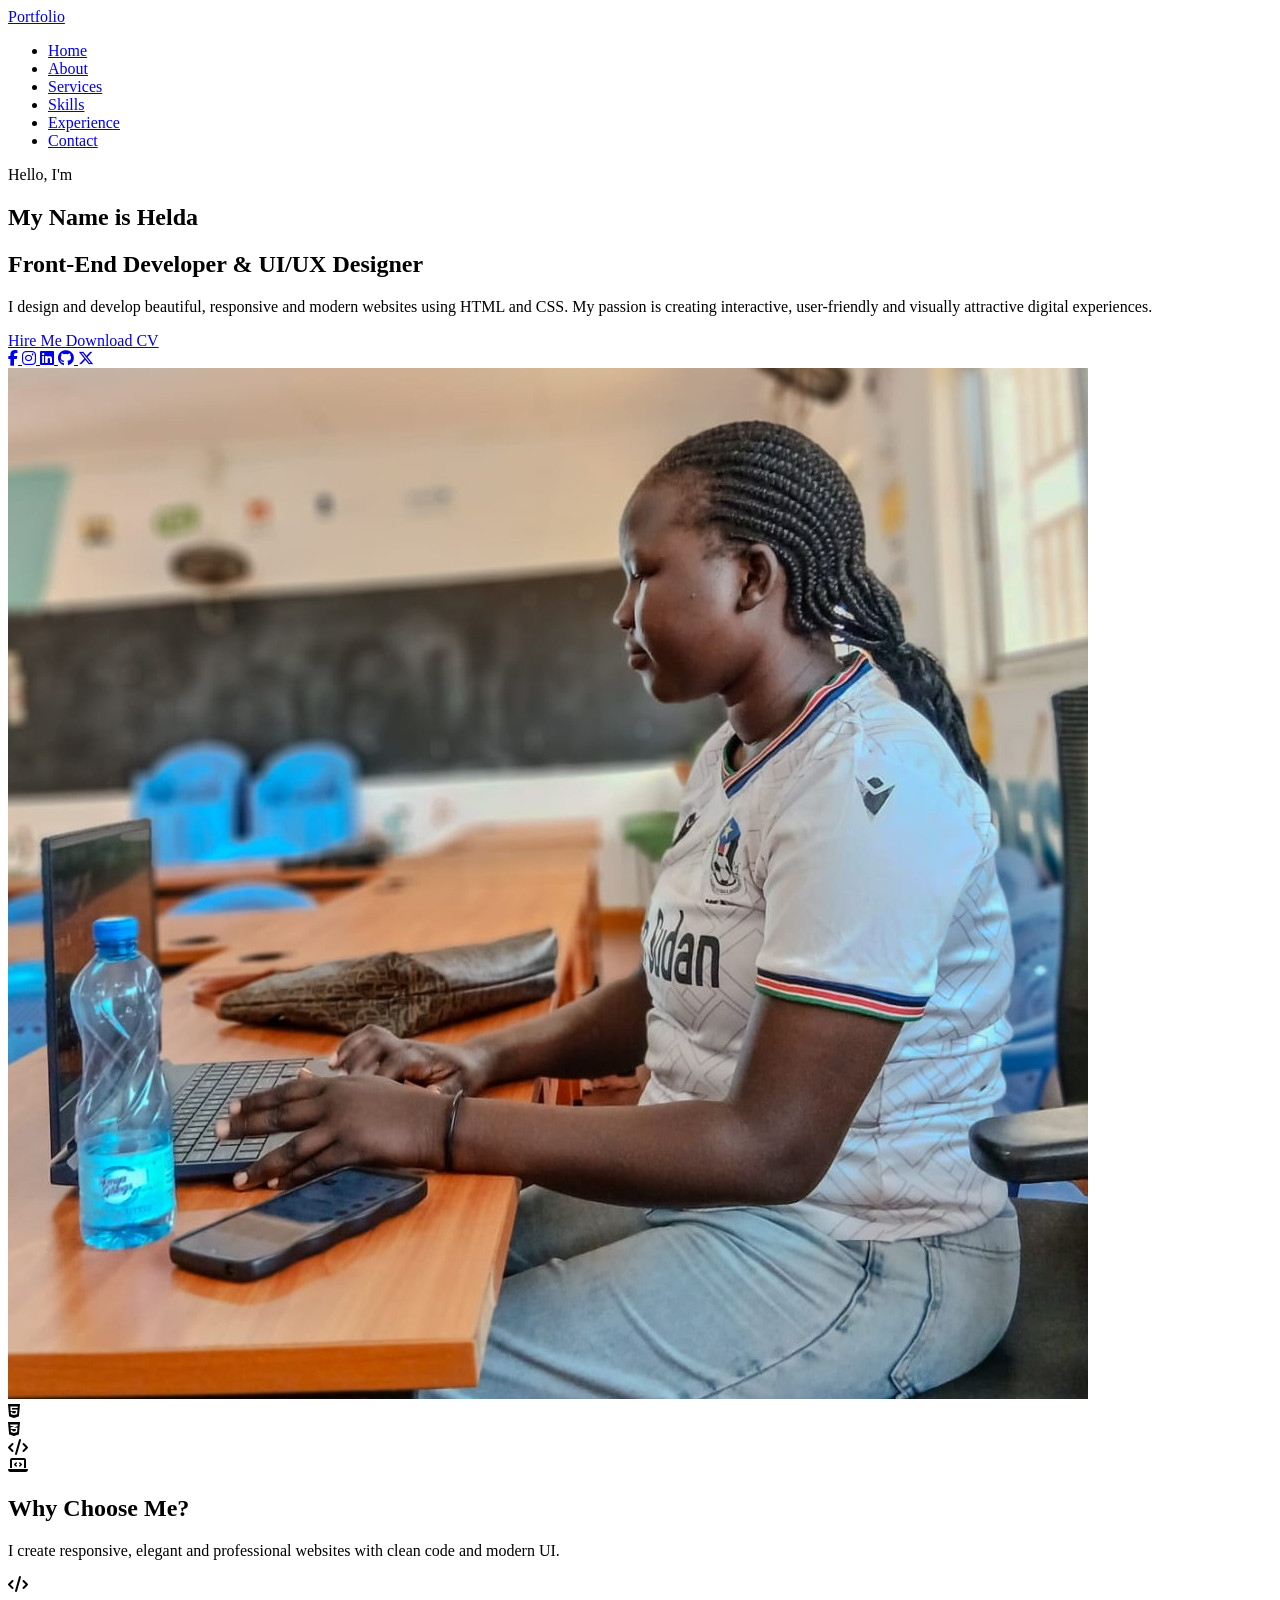
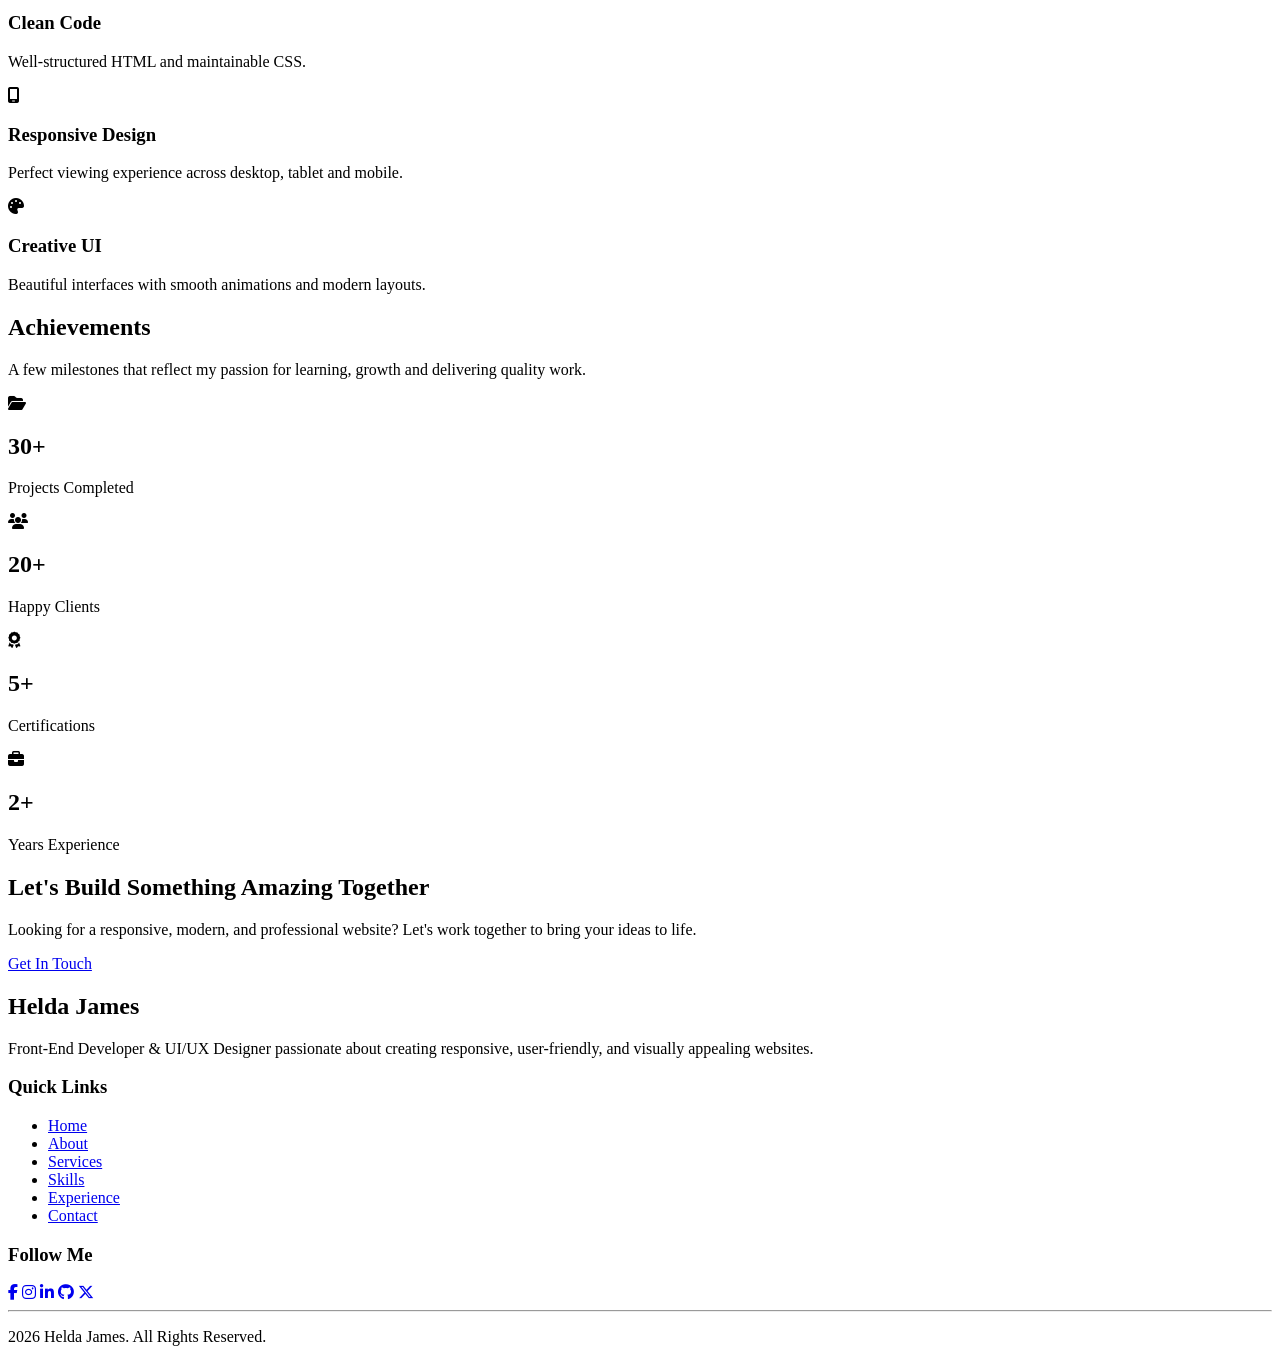
==== index.html @ 61da2596 "Rename home.html to index.html" ====
<!DOCTYPE html>
<html lang="en">
<head>
    <meta charset="UTF-8">
    <meta name="viewport" content="width=device-width, initial-scale=1.0">
    <title>My Portfolio | Home</title>

    <!-- Google Font -->
    <link href="https://fonts.googleapis.com/css2?family=Poppins:wght@300;400;500;600;700;800&display=swap" rel="stylesheet">

    <!-- Font Awesome -->
    <link rel="stylesheet"
          href="https://cdnjs.cloudflare.com/ajax/libs/font-awesome/6.6.0/css/all.min.css">

    <!-- Main CSS -->
    <link rel="stylesheet" href="style.css">
</head>

<body>

<!-- ================= HEADER ================= -->

<header>

    <div class="container">

        <nav class="navbar">

            <a href="home.html" class="logo">
                Portfolio
            </a>

            <ul class="nav-links">

                <li><a class="active" href="index.html">Home</a></li>

                <li><a href="about.html">About</a></li>

                <li><a href="services.html">Services</a></li>

                <li><a href="skills.html">Skills</a></li>

                <li><a href="experience.html">Experience</a></li>

                <li><a href="contact.html">Contact</a></li>

            </ul>

        </nav>

    </div>

</header>

<!-- ================= HERO SECTION ================= -->

<section class="hero">

    <div class="container hero-container">

        <!-- Left Side -->

        <div class="hero-text">

            <span class="subtitle">
                Hello, I'm
            </span>

            <h1>
                My Name is Helda
            </h1>

            <h2>
                Front-End Developer &
                UI/UX Designer
            </h2>

            <p>

                I design and develop beautiful,
                responsive and modern websites
                using HTML and CSS.

                My passion is creating interactive,
                user-friendly and visually attractive
                digital experiences.

            </p>

            <div class="hero-buttons">

                <a href="contact.html" class="btn primary-btn">

                    Hire Me

                </a>

                <a href="images/cv.pdf"
                   download
                   class="btn secondary-btn">

                    Download CV

                </a>

            </div>

            <!-- Social Media -->

            <div class="social-icons">

                <a href="#">
                    <i class="fab fa-facebook-f"></i>
                </a>

                <a href="#">
                    <i class="fab fa-instagram"></i>
                </a>

                <a href="#">
                    <i class="fab fa-linkedin"></i>
                </a>

                <a href="#">
                    <i class="fab fa-github"></i>
                </a>

                <a href="#">
                    <i class="fab fa-x-twitter"></i>
                </a>

            </div>

        </div>

        <!-- Right Side -->

        <div class="hero-image">

            <div class="image-box">

                <img src="./about pic.jpg"
                     alt="Profile Image">

                <div class="floating-icon html">

                    <i class="fab fa-html5"></i>

                </div>

                <div class="floating-icon css">

                    <i class="fab fa-css3-alt"></i>

                </div>

                <div class="floating-icon code">

                    <i class="fas fa-code"></i>

                </div>

                <div class="floating-icon laptop">

                    <i class="fas fa-laptop-code"></i>

                </div>

            </div>

        </div>

    </div>

</section>

<!-- ================= QUICK FEATURES ================= -->

<section class="features">

    <div class="container">

        <div class="section-title">

            <h2>Why Choose Me?</h2>

            <p>

                I create responsive,
                elegant and professional websites
                with clean code and modern UI.

            </p>

        </div>

        <div class="feature-container">

            <div class="feature-card">

                <i class="fas fa-code"></i>

                <h3>Clean Code</h3>

                <p>

                    Well-structured HTML
                    and maintainable CSS.

                </p>

            </div>

            <div class="feature-card">

                <i class="fas fa-mobile-screen"></i>

                <h3>Responsive Design</h3>

                <p>

                    Perfect viewing experience
                    across desktop,
                    tablet and mobile.

                </p>

            </div>

            <div class="feature-card">

                <i class="fas fa-palette"></i>

                <h3>Creative UI</h3>

                <p>

                    Beautiful interfaces
                    with smooth animations
                    and modern layouts.

                </p>

            </div>

        </div>

    </div>

</section>
<!-- ================= STATISTICS ================= -->

<section class="achievements">

    <div class="container">

        <div class="section-title">

            <h2>Achievements</h2>

            <p>
                A few milestones that reflect my passion for learning,
                growth and delivering quality work.
            </p>

        </div>

        <div class="achievement-grid">

            <div class="achievement-card">

                <i class="fas fa-folder-open"></i>

                <h2>30+</h2>

                <p>Projects Completed</p>

            </div>

            <div class="achievement-card">

                <i class="fas fa-users"></i>

                <h2>20+</h2>

                <p>Happy Clients</p>

            </div>

            <div class="achievement-card">

                <i class="fas fa-award"></i>

                <h2>5+</h2>

                <p>Certifications</p>

            </div>

            <div class="achievement-card">

                <i class="fas fa-briefcase"></i>

                <h2>2+</h2>

                <p>Years Experience</p>

            </div>

        </div>

    </div>

</section>

<!-- ================= CALL TO ACTION ================= -->

<section class="cta">

    <div class="container">

        <div class="cta-content">

            <h2>Let's Build Something Amazing Together</h2>

            <p>
                Looking for a responsive, modern, and professional website?
                Let's work together to bring your ideas to life.
            </p>

            <a href="contact.html" class="btn primary-btn">
                Get In Touch
            </a>

        </div>

    </div>

</section>

<!-- ================= FOOTER ================= -->

<footer>

    <div class="container">

        <div class="footer-content">

            <div class="footer-about">

                <h2>Helda James</h2>

                <p>
                    Front-End Developer & UI/UX Designer passionate about
                    creating responsive, user-friendly, and visually appealing
                    websites.
                </p>

            </div>

            <div class="footer-links">

                <h3>Quick Links</h3>

                <ul>

                    <li><a href="index.html">Home</a></li>

                    <li><a href="about.html">About</a></li>

                    <li><a href="services.html">Services</a></li>

                    <li><a href="skills.html">Skills</a></li>

                    <li><a href="experience.html">Experience</a></li>

                    <li><a href="contact.html">Contact</a></li>

                </ul>

            </div>

            <div class="footer-social">

                <h3>Follow Me</h3>

                <div class="social-icons">

                    <a href="#"><i class="fab fa-facebook-f"></i></a>

                    <a href="#"><i class="fab fa-instagram"></i></a>

                    <a href="#"><i class="fab fa-linkedin-in"></i></a>

                    <a href="#"><i class="fab fa-github"></i></a>

                    <a href="#"><i class="fab fa-x-twitter"></i></a>

                </div>

            </div>

        </div>

        <hr>

        <div class="copyright">

            <p>
                2026 Helda James. All Rights Reserved.
            </p>

        </div>

    </div>

</footer>

</body>
</html>
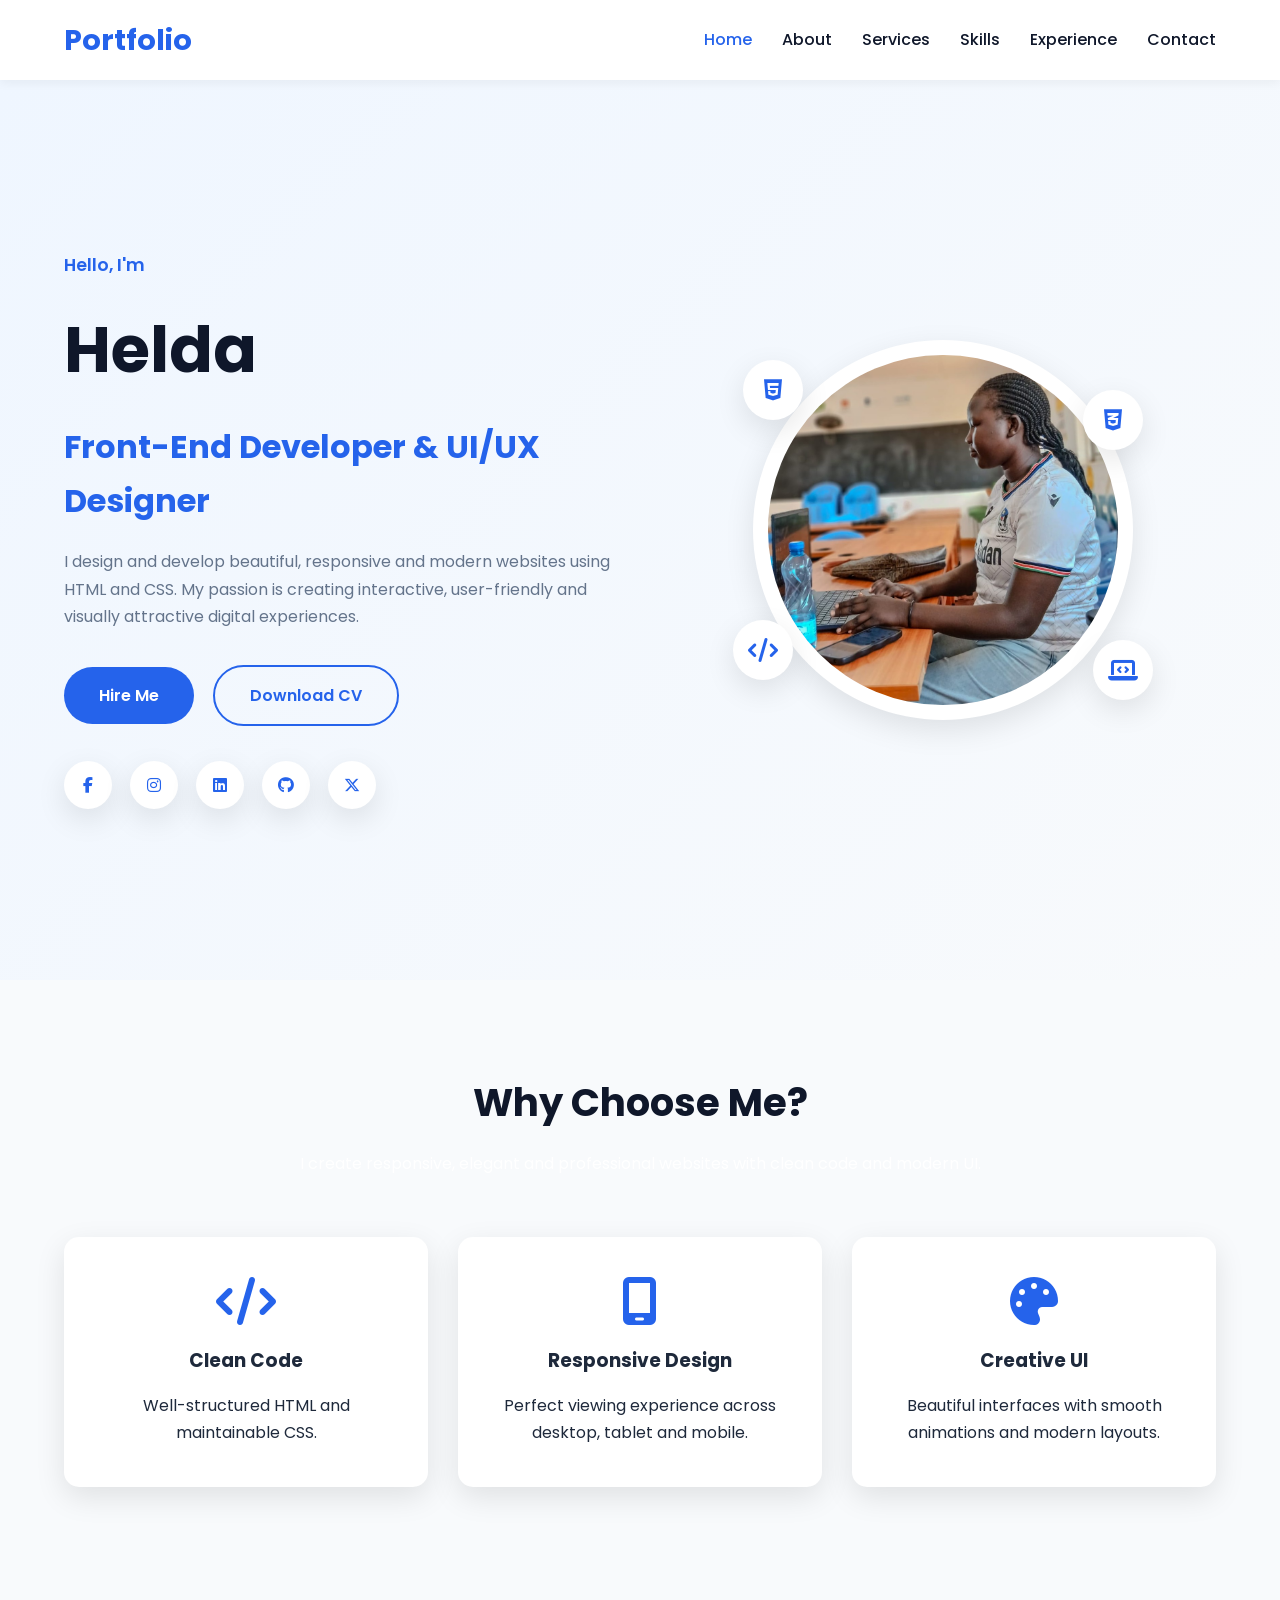
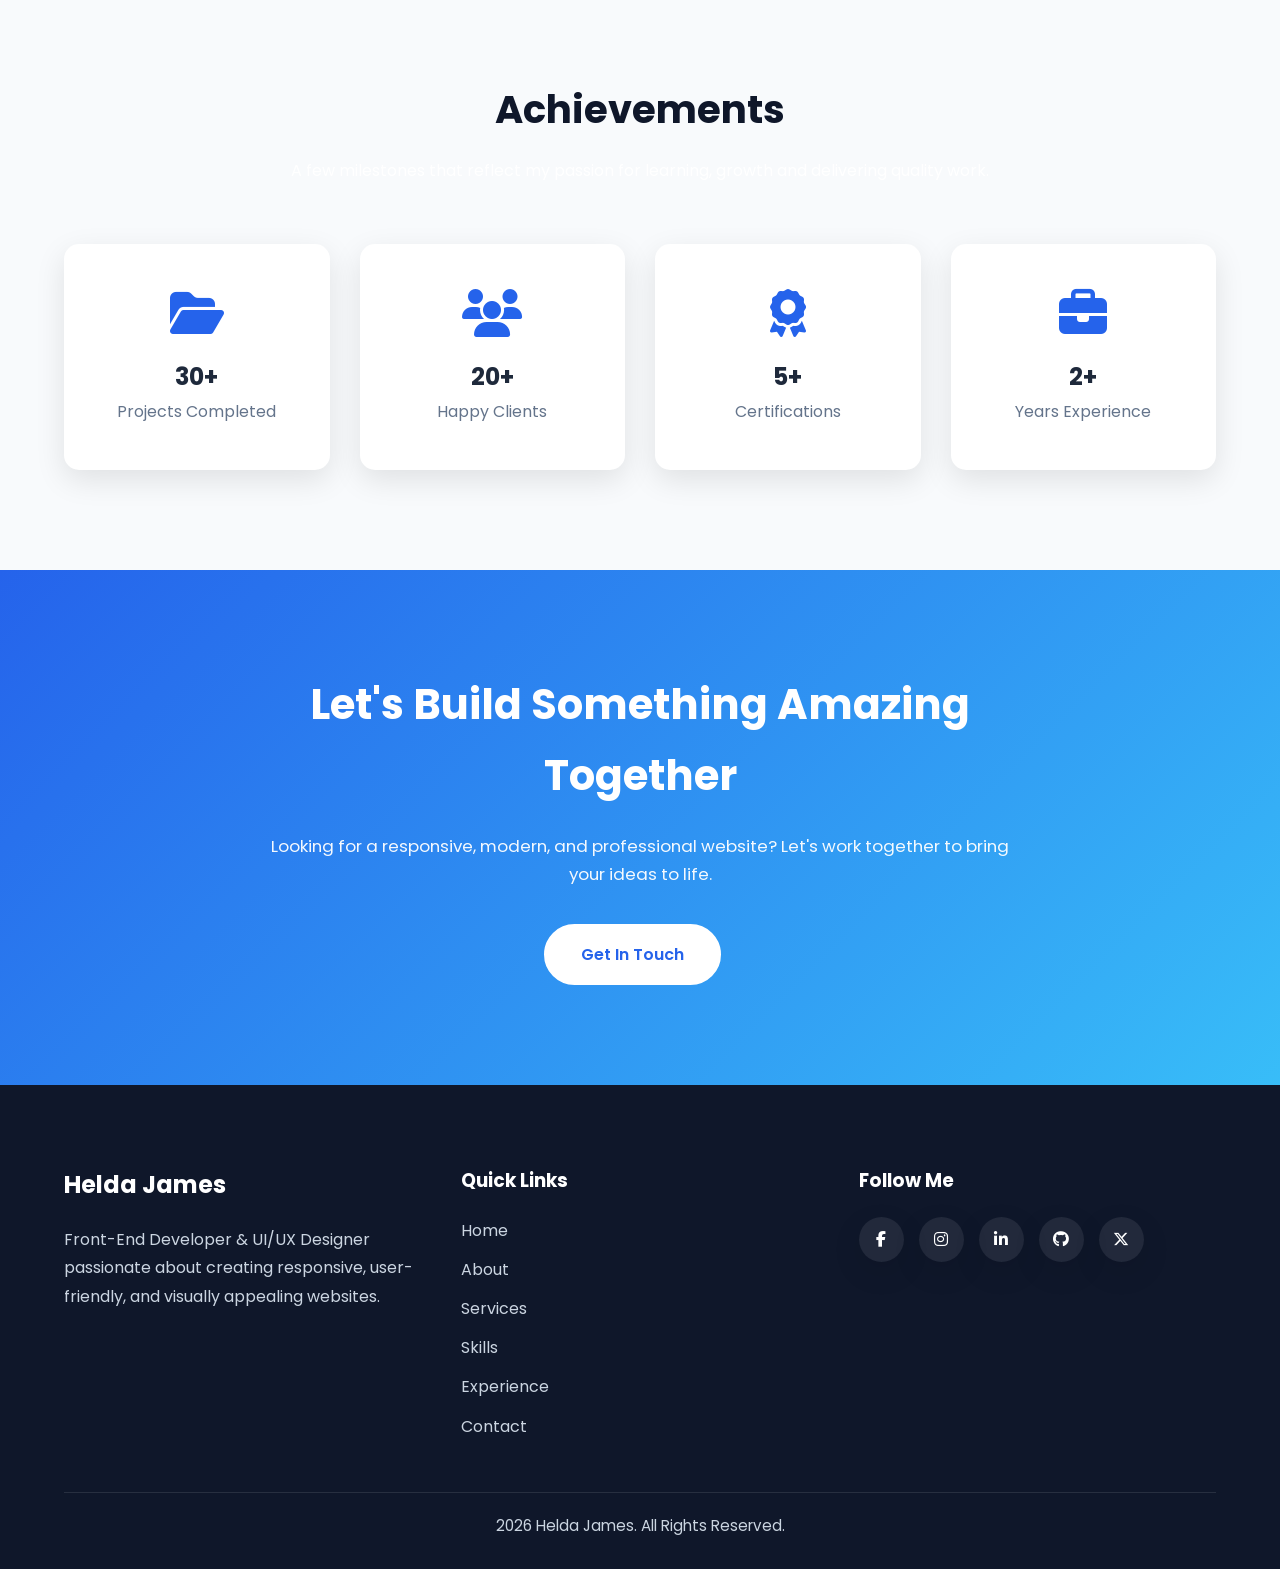
==== commit ee44d8a3: "Refactor hero section content and structure Updated the hero section with the name 'Helda' and adjus" ====
--- a/index.html
+++ b/index.html
@@ -67,7 +67,7 @@
             </span>
 
             <h1>
-                My Name is Helda
+                Helda
             </h1>
 
             <h2>
--- a/style.css
+++ b/style.css
@@ -0,0 +1,4317 @@
+/*==================================================
+  GOOGLE FONT
+==================================================*/
+
+@import url('https://fonts.googleapis.com/css2?family=Poppins:wght@300;400;500;600;700;800&display=swap');
+
+/*==================================================
+CSS VARIABLES
+==================================================*/
+
+:root{
+
+    --primary:#2563EB;
+    --secondary:#0F172A;
+    --accent:#38BDF8;
+
+    --white:#ffffff;
+    --light:#F8FAFC;
+    --gray:#64748B;
+    --dark:#1E293B;
+
+    --shadow:0 10px 30px rgba(0,0,0,.10);
+
+    --radius:15px;
+
+    --transition:.4s ease;
+
+}
+
+/*==================================================
+RESET
+==================================================*/
+
+*{
+
+    margin:0;
+    padding:0;
+    box-sizing:border-box;
+
+}
+
+html{
+
+    scroll-behavior:smooth;
+
+}
+
+body{
+
+    font-family:'Poppins',sans-serif;
+
+    background:var(--light);
+
+    color:var(--dark);
+
+    line-height:1.7;
+
+}
+
+/*==================================================
+GENERAL
+==================================================*/
+
+.container{
+
+    width:90%;
+
+    max-width:1200px;
+
+    margin:auto;
+
+}
+
+section{
+
+    padding:90px 0;
+
+}
+
+img{
+
+    width:100%;
+
+    display:block;
+
+}
+
+a{
+
+    text-decoration:none;
+
+}
+
+ul{
+
+    list-style:none;
+
+}
+
+.section-title{
+
+    text-align:center;
+
+    margin-bottom:60px;
+
+}
+
+.section-title h2{
+
+    font-size:2.4rem;
+
+    color:var(--secondary);
+
+    margin-bottom:15px;
+
+}
+
+.section-title p{
+
+    color:var(--gray);
+
+    max-width:700px;
+
+    margin:auto;
+
+}
+
+/*==================================================
+BUTTONS
+==================================================*/
+
+.btn{
+
+    display:inline-block;
+
+    padding:15px 35px;
+
+    border-radius:50px;
+
+    transition:var(--transition);
+
+    font-weight:600;
+
+    margin-right:15px;
+
+}
+
+.primary-btn{
+
+    background:var(--primary);
+
+    color:#fff;
+
+}
+
+.primary-btn:hover{
+
+    background:var(--accent);
+
+    transform:translateY(-5px);
+
+    box-shadow:var(--shadow);
+
+}
+
+.secondary-btn{
+
+    border:2px solid var(--primary);
+
+    color:var(--primary);
+
+}
+
+.secondary-btn:hover{
+
+    background:var(--primary);
+
+    color:#fff;
+
+    transform:translateY(-5px);
+
+}
+
+/*==================================================
+HEADER
+==================================================*/
+
+header{
+
+    width:100%;
+
+    background:#fff;
+
+    position:sticky;
+
+    top:0;
+
+    z-index:1000;
+
+    box-shadow:0 3px 10px rgba(0,0,0,.05);
+
+}
+
+.navbar{
+
+    display:flex;
+
+    justify-content:space-between;
+
+    align-items:center;
+
+    min-height:80px;
+
+}
+
+.logo{
+
+    font-size:1.8rem;
+
+    font-weight:700;
+
+    color:var(--primary);
+
+}
+
+.nav-links{
+
+    display:flex;
+
+    gap:30px;
+
+}
+
+.nav-links a{
+
+    color:var(--secondary);
+
+    font-weight:500;
+
+    transition:var(--transition);
+
+}
+
+.nav-links a:hover,
+
+.nav-links .active{
+
+    color:var(--primary);
+
+}
+
+/*==================================================
+HERO
+==================================================*/
+
+.hero{
+
+    min-height:100vh;
+
+    display:flex;
+
+    align-items:center;
+
+    background:linear-gradient(135deg,#EFF6FF,#F8FAFC);
+
+}
+
+.hero-container{
+
+    display:flex;
+
+    justify-content:space-between;
+
+    align-items:center;
+
+    gap:60px;
+
+    flex-wrap:wrap;
+
+}
+
+.hero-text{
+
+    flex:1;
+
+}
+
+.subtitle{
+
+    color:var(--primary);
+
+    font-size:1.1rem;
+
+    font-weight:600;
+
+}
+
+.hero-text h1{
+
+    font-size:4rem;
+
+    margin:15px 0;
+
+    color:var(--secondary);
+
+}
+
+.hero-text h2{
+
+    font-size:2rem;
+
+    color:var(--primary);
+
+    margin-bottom:20px;
+
+}
+
+.hero-text p{
+
+    color:var(--gray);
+
+    margin-bottom:35px;
+
+    max-width:600px;
+
+}
+
+.hero-buttons{
+
+    margin-bottom:35px;
+
+}
+
+/*==================================================
+PROFILE IMAGE
+==================================================*/
+
+.hero-image{
+
+    flex:1;
+
+    display:flex;
+
+    justify-content:center;
+
+}
+
+.image-box{
+
+    width:380px;
+
+    height:380px;
+
+    border-radius:50%;
+
+    background:#fff;
+
+    display:flex;
+
+    justify-content:center;
+
+    align-items:center;
+
+    position:relative;
+
+    box-shadow:var(--shadow);
+
+    animation:float 4s ease-in-out infinite;
+
+}
+
+.image-box img{
+
+    width:92%;
+
+    height:92%;
+
+    object-fit:cover;
+
+    border-radius:50%;
+
+}
+
+/*==================================================
+FLOATING ICONS
+==================================================*/
+
+.floating-icon{
+
+    position:absolute;
+
+    width:60px;
+
+    height:60px;
+
+    border-radius:50%;
+
+    background:#fff;
+
+    display:flex;
+
+    justify-content:center;
+
+    align-items:center;
+
+    font-size:1.5rem;
+
+    color:var(--primary);
+
+    box-shadow:var(--shadow);
+
+    animation:floatIcon 3s ease-in-out infinite;
+
+}
+
+.html{
+
+    top:20px;
+
+    left:-10px;
+
+}
+
+.css{
+
+    top:50px;
+
+    right:-10px;
+
+}
+
+.code{
+
+    bottom:40px;
+
+    left:-20px;
+
+}
+
+.laptop{
+
+    bottom:20px;
+
+    right:-20px;
+
+}
+
+/*==================================================
+SOCIAL ICONS
+==================================================*/
+
+.social-icons{
+
+    display:flex;
+
+    gap:18px;
+
+}
+
+.social-icons a{
+
+    width:48px;
+
+    height:48px;
+
+    border-radius:50%;
+
+    background:#fff;
+
+    display:flex;
+
+    justify-content:center;
+
+    align-items:center;
+
+    color:var(--primary);
+
+    box-shadow:var(--shadow);
+
+    transition:var(--transition);
+
+}
+
+.social-icons a:hover{
+
+    background:var(--primary);
+
+    color:#fff;
+
+    transform:translateY(-8px);
+
+}
+
+/*==================================================
+FEATURE CARDS
+==================================================*/
+
+.feature-container{
+
+    display:flex;
+
+    justify-content:center;
+
+    gap:30px;
+
+    flex-wrap:wrap;
+
+}
+
+.feature-card{
+
+    flex:1 1 300px;
+
+    background:#fff;
+
+    padding:40px;
+
+    border-radius:var(--radius);
+
+    text-align:center;
+
+    transition:var(--transition);
+
+    box-shadow:var(--shadow);
+
+}
+
+.feature-card:hover{
+
+    transform:translateY(-12px);
+
+}
+
+.feature-card i{
+
+    font-size:3rem;
+
+    color:var(--primary);
+
+    margin-bottom:20px;
+
+}
+
+.feature-card h3{
+
+    margin-bottom:15px;
+
+}
+
+/*==================================================
+ANIMATIONS
+==================================================*/
+
+@keyframes float{
+
+    0%{
+
+        transform:translateY(0);
+
+    }
+
+    50%{
+
+        transform:translateY(-20px);
+
+    }
+
+    100%{
+
+        transform:translateY(0);
+
+    }
+
+}
+
+@keyframes floatIcon{
+
+    0%{
+
+        transform:translateY(0);
+
+    }
+
+    50%{
+
+        transform:translateY(-10px);
+
+    }
+
+    100%{
+
+        transform:translateY(0);
+
+    }
+
+}
+
+@keyframes fadeIn{
+
+    from{
+
+        opacity:0;
+
+        transform:translateY(30px);
+
+    }
+
+    to{
+
+        opacity:1;
+
+        transform:translateY(0);
+
+    }
+
+}
+
+.hero-text,
+.hero-image{
+
+    animation:fadeIn 1.2s ease;
+
+}
+/*==================================================
+PAGE BANNER
+==================================================*/
+
+.page-banner{
+
+    background:linear-gradient(135deg,#2563EB,#38BDF8);
+
+    color:#fff;
+
+    text-align:center;
+
+    padding:120px 0 80px;
+
+}
+
+.page-banner h1{
+
+    font-size:3rem;
+
+    margin-bottom:15px;
+
+    font-weight:700;
+
+}
+
+.page-banner p{
+
+    max-width:700px;
+
+    margin:auto;
+
+    opacity:.95;
+
+    font-size:1.1rem;
+
+}
+
+/*==================================================
+ABOUT SECTION
+==================================================*/
+
+.about{
+
+    background:#EFF6FF;
+
+}
+
+.about-container{
+
+    display:flex;
+
+    justify-content:space-between;
+
+    align-items:center;
+
+    gap:70px;
+
+    flex-wrap:wrap;
+
+}
+
+.about-image{
+
+    flex:1;
+
+    display:flex;
+
+    justify-content:center;
+
+}
+
+.about-image img{
+
+    width:  15 0px;
+
+    height: 200px;px;
+
+    object-fit:cover;
+
+    border-radius:25px;
+
+    box-shadow:var(--shadow);
+
+    transition:var(--transition);
+
+}
+
+.about-image img:hover{
+
+    transform:scale(1.04);
+
+}
+
+.about-content{
+
+    flex:1;
+
+}
+
+.about-content h2{
+
+    font-size:2.4rem;
+
+    color:var(--secondary);
+
+    margin-bottom:20px;
+
+}
+
+.about-content h3{
+
+    color:var(--primary);
+
+    margin-top:35px;
+
+    margin-bottom:15px;
+
+}
+
+.about-content p{
+
+    color:var(--gray);
+
+    margin-bottom:18px;
+
+    text-align:justify;
+
+}
+
+.about-content .btn{
+
+    margin-top:25px;
+
+}
+
+/*==================================================
+PERSONAL INFORMATION
+==================================================*/
+
+.personal-info{
+
+    background:var(--light);
+
+}
+
+.info-grid{
+
+    display:flex;
+
+    gap:30px;
+
+    flex-wrap:wrap;
+
+    justify-content:center;
+
+}
+
+.info-card{
+
+    flex:1 1 230px;
+
+    background:#fff;
+
+    padding:35px 25px;
+
+    border-radius:var(--radius);
+
+    text-align:center;
+
+    box-shadow:var(--shadow);
+
+    transition:var(--transition);
+
+}
+
+.info-card:hover{
+
+    transform:translateY(-10px);
+
+}
+
+.info-card i{
+
+    width:75px;
+
+    height:75px;
+
+    margin:auto;
+
+    border-radius:50%;
+
+    background:#EFF6FF;
+
+    color:var(--primary);
+
+    display:flex;
+
+    justify-content:center;
+
+    align-items:center;
+
+    font-size:1.8rem;
+
+    margin-bottom:20px;
+
+}
+
+.info-card h4{
+
+    color:var(--secondary);
+
+    margin-bottom:10px;
+
+}
+
+.info-card p{
+
+    color:var(--gray);
+
+}
+
+/*==================================================
+ABOUT ANIMATIONS
+==================================================*/
+
+.about-image{
+
+    animation:fadeIn 1s ease;
+
+}
+
+.about-content{
+
+    animation:fadeIn 1.3s ease;
+
+}
+
+.info-card{
+
+    animation:fadeIn 1.2s ease;
+
+}
+
+/*==================================================
+SECTION SPACING
+==================================================*/
+
+.about,
+.personal-info{
+
+    padding:100px 0;
+
+}
+/*==================================================
+EDUCATION SECTION
+==================================================*/
+
+.education{
+
+    background:#ffffff;
+
+}
+
+.education .section-title{
+
+    margin-bottom:60px;
+
+}
+
+.education-card{
+
+    display:flex;
+
+    align-items:flex-start;
+
+    gap:30px;
+
+    background:#ffffff;
+
+    padding:35px;
+
+    border-radius:var(--radius);
+
+    margin-bottom:30px;
+
+    box-shadow:var(--shadow);
+
+    transition:var(--transition);
+
+    border-left:6px solid var(--primary);
+
+}
+
+.education-card:hover{
+
+    transform:translateY(-10px);
+
+}
+
+.education-card i{
+
+    width:75px;
+
+    height:75px;
+
+    background:#EFF6FF;
+
+    color:var(--primary);
+
+    display:flex;
+
+    justify-content:center;
+
+    align-items:center;
+
+    border-radius:50%;
+
+    font-size:2rem;
+
+    flex-shrink:0;
+
+}
+
+.education-card h3{
+
+    color:var(--secondary);
+
+    margin-bottom:8px;
+
+}
+
+.education-card h4{
+
+    color:var(--primary);
+
+    margin-bottom:8px;
+
+    font-weight:600;
+
+}
+
+.education-card span{
+
+    display:inline-block;
+
+    margin-bottom:15px;
+
+    color:var(--gray);
+
+    font-size:.95rem;
+
+    font-weight:500;
+
+}
+
+.education-card p{
+
+    color:var(--gray);
+
+    text-align:justify;
+
+}
+
+/*==================================================
+ACHIEVEMENTS
+==================================================*/
+
+.achievements{
+
+    background:var(--light);
+
+}
+
+.achievement-grid{
+
+    display:flex;
+
+    justify-content:center;
+
+    gap:30px;
+
+    flex-wrap:wrap;
+
+}
+
+.achievement-card{
+
+    flex:1 1 250px;
+
+    background:#ffffff;
+
+    text-align:center;
+
+    padding:45px 30px;
+
+    border-radius:var(--radius);
+
+    box-shadow:var(--shadow);
+
+    transition:var(--transition);
+
+}
+
+.achievement-card:hover{
+
+    transform:translateY(-12px);
+
+}
+
+.achievement-card i{
+
+    font-size:3rem;
+
+    color:var(--primary);
+
+    margin-bottom:20px;
+
+}
+
+.achievement-card h3{
+
+    font-size:2.3rem;
+
+    color:var(--secondary);
+
+    margin-bottom:12px;
+
+}
+
+.achievement-card p{
+
+    color:var(--gray);
+
+}
+
+/*==================================================
+CAREER HIGHLIGHTS
+==================================================*/
+
+.career-highlights{
+
+    background:#ffffff;
+
+}
+
+.highlight-grid{
+
+    display:flex;
+
+    justify-content:center;
+
+    gap:30px;
+
+    flex-wrap:wrap;
+
+}
+
+.highlight-card{
+
+    flex:1 1 250px;
+
+    background:#ffffff;
+
+    text-align:center;
+
+    padding:40px;
+
+    border-radius:var(--radius);
+
+    box-shadow:var(--shadow);
+
+    transition:var(--transition);
+
+}
+
+.highlight-card:hover{
+
+    transform:translateY(-10px);
+
+}
+
+.highlight-card i{
+
+    font-size:3rem;
+
+    color:var(--primary);
+
+    margin-bottom:20px;
+
+}
+
+.highlight-card h3{
+
+    font-size:2.2rem;
+
+    margin-bottom:12px;
+
+    color:var(--secondary);
+
+}
+
+.highlight-card p{
+
+    color:var(--gray);
+
+}
+
+/*==================================================
+COMMON CARD EFFECT
+==================================================*/
+
+.education-card,
+.achievement-card,
+.highlight-card{
+
+    cursor:pointer;
+
+}
+
+.education-card:hover,
+.achievement-card:hover,
+.highlight-card:hover{
+
+    box-shadow:0 20px 40px rgba(37,99,235,.15);
+
+}
+
+/*==================================================
+FADE ANIMATION
+==================================================*/
+
+.education-card{
+
+    animation:fadeIn 1s ease;
+
+}
+
+.achievement-card{
+
+    animation:fadeIn 1.2s ease;
+
+}
+
+.highlight-card{
+
+    animation:fadeIn 1.4s ease;
+
+}
+
+/*==================================================
+SECTION SPACING
+==================================================*/
+
+.education,
+.achievements,
+.career-highlights{
+
+    padding:100px 0;
+
+}
+/*==================================================
+SERVICES SECTION
+==================================================*/
+
+.services{
+
+    background:var(--light);
+
+}
+
+.services-grid{
+
+    display:flex;
+
+    flex-wrap:wrap;
+
+    justify-content:center;
+
+    gap:30px;
+
+    margin-top:50px;
+
+}
+
+/*==================================================
+SERVICE CARD
+==================================================*/
+
+.service-card{
+
+    flex:1 1 280px;
+
+    max-width:320px;
+
+    background:#ffffff;
+
+    border-radius:20px;
+
+    padding:40px 30px;
+
+    text-align:center;
+
+    box-shadow:var(--shadow);
+
+    transition:var(--transition);
+
+    position:relative;
+
+    overflow:hidden;
+
+}
+
+.service-card::before{
+
+    content:"";
+
+    position:absolute;
+
+    top:0;
+
+    left:-100%;
+
+    width:100%;
+
+    height:5px;
+
+    background:linear-gradient(90deg,var(--primary),var(--accent));
+
+    transition:.6s;
+
+}
+
+.service-card:hover::before{
+
+    left:0;
+
+}
+
+.service-card:hover{
+
+    transform:translateY(-12px);
+
+    box-shadow:0 20px 45px rgba(37,99,235,.18);
+
+}
+
+/*==================================================
+SERVICE ICON
+==================================================*/
+
+.service-icon{
+
+    width:90px;
+
+    height:90px;
+
+    margin:0 auto 25px;
+
+    border-radius:50%;
+
+    background:#EFF6FF;
+
+    display:flex;
+
+    justify-content:center;
+
+    align-items:center;
+
+    transition:var(--transition);
+
+}
+
+.service-icon i{
+
+    font-size:2.6rem;
+
+    color:var(--primary);
+
+    transition:var(--transition);
+
+}
+
+.service-card:hover .service-icon{
+
+    background:var(--primary);
+
+    transform:rotate(10deg) scale(1.08);
+
+}
+
+.service-card:hover .service-icon i{
+
+    color:#ffffff;
+
+}
+
+/*==================================================
+SERVICE TEXT
+==================================================*/
+
+.service-card h3{
+
+    color:var(--secondary);
+
+    font-size:1.35rem;
+
+    margin-bottom:18px;
+
+    font-weight:600;
+
+}
+
+.service-card p{
+
+    color:var(--gray);
+
+    font-size:.96rem;
+
+    line-height:1.8;
+
+}
+
+/*==================================================
+SERVICE CARD ANIMATION
+==================================================*/
+
+.service-card{
+
+    animation:fadeIn 1s ease;
+
+}
+
+/*==================================================
+SERVICE GRID RESPONSIVE SPACING
+==================================================*/
+
+.services .section-title{
+
+    margin-bottom:20px;
+
+}
+/*==================================================
+WORK PROCESS SECTION
+==================================================*/
+
+.process{
+
+    background:#ffffff;
+
+}
+
+.process-grid{
+
+    display:flex;
+
+    flex-wrap:wrap;
+
+    justify-content:center;
+
+    gap:30px;
+
+    margin-top:50px;
+
+}
+
+.process-card{
+
+    flex:1 1 240px;
+
+    max-width:280px;
+
+    background:#ffffff;
+
+    padding:40px 30px;
+
+    text-align:center;
+
+    border-radius:20px;
+
+    box-shadow:var(--shadow);
+
+    position:relative;
+
+    transition:var(--transition);
+
+    overflow:hidden;
+
+}
+
+.process-card:hover{
+
+    transform:translateY(-12px);
+
+    box-shadow:0 20px 45px rgba(37,99,235,.18);
+
+}
+
+.process-card span{
+
+    display:inline-flex;
+
+    justify-content:center;
+
+    align-items:center;
+
+    width:70px;
+
+    height:70px;
+
+    border-radius:50%;
+
+    background:var(--primary);
+
+    color:#ffffff;
+
+    font-size:1.5rem;
+
+    font-weight:700;
+
+    margin-bottom:25px;
+
+}
+
+.process-card h3{
+
+    color:var(--secondary);
+
+    margin-bottom:15px;
+
+}
+
+.process-card p{
+
+    color:var(--gray);
+
+}
+
+/*==================================================
+WHY CHOOSE MY SERVICES
+==================================================*/
+
+.why-services{
+
+    background:var(--light);
+
+}
+
+.why-grid{
+
+    display:flex;
+
+    flex-wrap:wrap;
+
+    justify-content:center;
+
+    gap:30px;
+
+    margin-top:50px;
+
+}
+
+.why-card{
+
+    flex:1 1 280px;
+
+    max-width:340px;
+
+    background:#ffffff;
+
+    text-align:center;
+
+    padding:40px 30px;
+
+    border-radius:20px;
+
+    box-shadow:var(--shadow);
+
+    transition:var(--transition);
+
+}
+
+.why-card:hover{
+
+    transform:translateY(-10px);
+
+    box-shadow:0 20px 40px rgba(37,99,235,.18);
+
+}
+
+.why-card i{
+
+    width:80px;
+
+    height:80px;
+
+    margin:0 auto 20px;
+
+    border-radius:50%;
+
+    background:#EFF6FF;
+
+    display:flex;
+
+    justify-content:center;
+
+    align-items:center;
+
+    font-size:2rem;
+
+    color:var(--primary);
+
+    transition:var(--transition);
+
+}
+
+.why-card:hover i{
+
+    background:var(--primary);
+
+    color:#ffffff;
+
+    transform:scale(1.1);
+
+}
+
+.why-card h3{
+
+    color:var(--secondary);
+
+    margin-bottom:15px;
+
+}
+
+.why-card p{
+
+    color:var(--gray);
+
+    line-height:1.8;
+
+}
+
+/*==================================================
+SECTION ANIMATIONS
+==================================================*/
+
+.process-card{
+
+    animation:fadeIn 1s ease;
+
+}
+
+.why-card{
+
+    animation:fadeIn 1.2s ease;
+
+}
+
+/*==================================================
+COMMON SECTION SPACING
+==================================================*/
+
+.process,
+.why-services{
+
+    padding:100px 0;
+
+}
+/*==================================================
+SKILLS SECTION
+==================================================*/
+
+.skills{
+
+    background:#ffffff;
+
+}
+
+.skills-container{
+
+    max-width:850px;
+
+    margin:50px auto 0;
+
+}
+
+.skill{
+
+    margin-bottom:30px;
+
+}
+
+.skill-info{
+
+    display:flex;
+
+    justify-content:space-between;
+
+    align-items:center;
+
+    margin-bottom:10px;
+
+    font-weight:600;
+
+    color:var(--secondary);
+
+}
+
+.skill-info span:last-child{
+
+    color:var(--primary);
+
+}
+
+/*==================================================
+PROGRESS BAR
+==================================================*/
+
+.progress{
+
+    width:100%;
+
+    height:14px;
+
+    background:#E2E8F0;
+
+    border-radius:50px;
+
+    overflow:hidden;
+
+    position:relative;
+
+}
+
+.progress-bar{
+
+    height:100%;
+
+    border-radius:50px;
+
+    background:linear-gradient(90deg,var(--primary),var(--accent));
+
+    width:0;
+
+    animation:fillBar 2s ease forwards;
+
+}
+
+/*==================================================
+INDIVIDUAL SKILL WIDTHS
+==================================================*/
+
+.progress-bar.html{
+
+    --target-width:95%;
+
+}
+
+.progress-bar.css{
+
+    --target-width:92%;
+
+}
+
+.progress-bar.responsive{
+
+    --target-width:90%;
+
+}
+
+.progress-bar.flexbox{
+
+    --target-width:88%;
+
+}
+
+.progress-bar.media{
+
+    --target-width:90%;
+
+}
+
+/*==================================================
+PROGRESS BAR ANIMATION
+==================================================*/
+
+@keyframes fillBar{
+
+    from{
+
+        width:0;
+
+    }
+
+    to{
+
+        width:var(--target-width);
+
+    }
+
+}
+
+/*==================================================
+SKILL CARD ANIMATION
+==================================================*/
+
+.skill{
+
+    animation:fadeIn .9s ease;
+
+}
+
+.skill:nth-child(2){
+
+    animation-delay:.2s;
+
+}
+
+.skill:nth-child(3){
+
+    animation-delay:.4s;
+
+}
+
+.skill:nth-child(4){
+
+    animation-delay:.6s;
+
+}
+
+.skill:nth-child(5){
+
+    animation-delay:.8s;
+
+}
+
+/*==================================================
+HOVER EFFECT
+==================================================*/
+
+.skill:hover .progress-bar{
+
+    filter:brightness(1.08);
+
+}
+
+.skill:hover .skill-info{
+
+    color:var(--primary);
+
+}
+
+/*==================================================
+SECTION SPACING
+==================================================*/
+
+.skills{
+
+    padding:100px 0;
+
+}/*==================================================
+SKILLS SECTION
+==================================================*/
+
+.skills{
+
+    background:#ffffff;
+
+}
+
+.skills-container{
+
+    max-width:850px;
+
+    margin:50px auto 0;
+
+}
+
+.skill{
+
+    margin-bottom:30px;
+
+}
+
+.skill-info{
+
+    display:flex;
+
+    justify-content:space-between;
+
+    align-items:center;
+
+    margin-bottom:10px;
+
+    font-weight:600;
+
+    color:var(--secondary);
+
+}
+
+.skill-info span:last-child{
+
+    color:var(--primary);
+
+}
+
+/*==================================================
+PROGRESS BAR
+==================================================*/
+
+.progress{
+
+    width:100%;
+
+    height:14px;
+
+    background:#E2E8F0;
+
+    border-radius:50px;
+
+    overflow:hidden;
+
+    position:relative;
+
+}
+
+.progress-bar{
+
+    height:100%;
+
+    border-radius:50px;
+
+    background:linear-gradient(90deg,var(--primary),var(--accent));
+
+    width:0;
+
+    animation:fillBar 2s ease forwards;
+
+}
+
+/*==================================================
+INDIVIDUAL SKILL WIDTHS
+==================================================*/
+
+.progress-bar.html{
+
+    --target-width:95%;
+
+}
+
+.progress-bar.css{
+
+    --target-width:92%;
+
+}
+
+.progress-bar.responsive{
+
+    --target-width:90%;
+
+}
+
+.progress-bar.flexbox{
+
+    --target-width:88%;
+
+}
+
+.progress-bar.media{
+
+    --target-width:90%;
+
+}
+
+/*==================================================
+PROGRESS BAR ANIMATION
+==================================================*/
+
+@keyframes fillBar{
+
+    from{
+
+        width:0;
+
+    }
+
+    to{
+
+        width:var(--target-width);
+
+    }
+
+}
+
+/*==================================================
+SKILL CARD ANIMATION
+==================================================*/
+
+.skill{
+
+    animation:fadeIn .9s ease;
+
+}
+
+.skill:nth-child(2){
+
+    animation-delay:.2s;
+
+}
+
+.skill:nth-child(3){
+
+    animation-delay:.4s;
+
+}
+
+.skill:nth-child(4){
+
+    animation-delay:.6s;
+
+}
+
+.skill:nth-child(5){
+
+    animation-delay:.8s;
+
+}
+
+/*==================================================
+HOVER EFFECT
+==================================================*/
+
+.skill:hover .progress-bar{
+
+    filter:brightness(1.08);
+
+}
+
+.skill:hover .skill-info{
+
+    color:var(--primary);
+
+}
+
+/*==================================================
+SECTION SPACING
+==================================================*/
+
+.skills{
+
+    padding:100px 0;
+
+}
+/*==================================================
+PROFESSIONAL SKILLS SECTION
+==================================================*/
+
+.professional-skills{
+
+    background:var(--light);
+
+    padding:100px 0;
+
+}
+
+.professional-grid{
+
+    display:flex;
+
+    flex-wrap:wrap;
+
+    justify-content:center;
+
+    gap:30px;
+
+    margin-top:50px;
+
+}
+
+/*==================================================
+PROFESSIONAL SKILL CARD
+==================================================*/
+
+.professional-card{
+
+    flex:1 1 250px;
+
+    max-width:280px;
+
+    background:#ffffff;
+
+    padding:40px 30px;
+
+    border-radius:20px;
+
+    text-align:center;
+
+    box-shadow:var(--shadow);
+
+    transition:var(--transition);
+
+    position:relative;
+
+    overflow:hidden;
+
+}
+
+.professional-card::before{
+
+    content:"";
+
+    position:absolute;
+
+    left:0;
+
+    top:0;
+
+    width:100%;
+
+    height:5px;
+
+    background:linear-gradient(90deg,var(--primary),var(--accent));
+
+    transform:scaleX(0);
+
+    transform-origin:left;
+
+    transition:.5s;
+
+}
+
+.professional-card:hover::before{
+
+    transform:scaleX(1);
+
+}
+
+.professional-card:hover{
+
+    transform:translateY(-12px);
+
+    box-shadow:0 20px 45px rgba(37,99,235,.18);
+
+}
+
+/*==================================================
+CARD ICON
+==================================================*/
+
+.professional-card i{
+
+    width:90px;
+
+    height:90px;
+
+    margin:0 auto 25px;
+
+    border-radius:50%;
+
+    background:#EFF6FF;
+
+    display:flex;
+
+    justify-content:center;
+
+    align-items:center;
+
+    font-size:2.2rem;
+
+    color:var(--primary);
+
+    transition:var(--transition);
+
+}
+
+.professional-card:hover i{
+
+    background:var(--primary);
+
+    color:#ffffff;
+
+    transform:rotate(12deg) scale(1.08);
+
+}
+
+/*==================================================
+CARD CONTENT
+==================================================*/
+
+.professional-card h3{
+
+    color:var(--secondary);
+
+    font-size:1.3rem;
+
+    margin-bottom:15px;
+
+    font-weight:600;
+
+}
+
+.professional-card p{
+
+    color:var(--gray);
+
+    line-height:1.8;
+
+    font-size:.96rem;
+
+}
+
+/*==================================================
+CARD ANIMATIONS
+==================================================*/
+
+.professional-card{
+
+    animation:fadeIn 1s ease;
+
+}
+
+.professional-card:nth-child(2){
+
+    animation-delay:.2s;
+
+}
+
+.professional-card:nth-child(3){
+
+    animation-delay:.4s;
+
+}
+
+.professional-card:nth-child(4){
+
+    animation-delay:.6s;
+
+}
+/*==================================================
+DEVELOPMENT TOOLS SECTION
+==================================================*/
+
+.tools{
+
+    background:#ffffff;
+
+    padding:100px 0;
+
+}
+
+.tools-grid{
+
+    display:flex;
+
+    flex-wrap:wrap;
+
+    justify-content:center;
+
+    gap:30px;
+
+    margin-top:50px;
+
+}
+
+/*==================================================
+TOOL CARD
+==================================================*/
+
+.tool-card{
+
+    flex:1 1 250px;
+
+    max-width:280px;
+
+    background:#ffffff;
+
+    padding:40px 30px;
+
+    border-radius:20px;
+
+    text-align:center;
+
+    box-shadow:var(--shadow);
+
+    transition:var(--transition);
+
+    position:relative;
+
+    overflow:hidden;
+
+    border:1px solid #E2E8F0;
+
+}
+
+.tool-card:hover{
+
+    transform:translateY(-12px);
+
+    box-shadow:0 20px 45px rgba(37,99,235,.18);
+
+    border-color:var(--primary);
+
+}
+
+/*==================================================
+TOOL ICON
+==================================================*/
+
+.tool-card i{
+
+    width:90px;
+
+    height:90px;
+
+    margin:0 auto 25px;
+
+    border-radius:50%;
+
+    background:#EFF6FF;
+
+    color:var(--primary);
+
+    display:flex;
+
+    justify-content:center;
+
+    align-items:center;
+
+    font-size:2.5rem;
+
+    transition:var(--transition);
+
+}
+
+.tool-card:hover i{
+
+    background:var(--primary);
+
+    color:#ffffff;
+
+    transform:rotate(-10deg) scale(1.1);
+
+}
+
+/*==================================================
+TOOL CONTENT
+==================================================*/
+
+.tool-card h3{
+
+    font-size:1.3rem;
+
+    color:var(--secondary);
+
+    margin-bottom:15px;
+
+}
+
+.tool-card p{
+
+    color:var(--gray);
+
+    line-height:1.8;
+
+    font-size:.96rem;
+
+}
+
+/*==================================================
+TOP ACCENT
+==================================================*/
+
+.tool-card::before{
+
+    content:"";
+
+    position:absolute;
+
+    top:0;
+
+    left:0;
+
+    width:100%;
+
+    height:5px;
+
+    background:linear-gradient(90deg,var(--primary),var(--accent));
+
+    transform:scaleX(0);
+
+    transform-origin:left;
+
+    transition:.5s;
+
+}
+
+.tool-card:hover::before{
+
+    transform:scaleX(1);
+
+}
+
+/*==================================================
+CARD ANIMATIONS
+==================================================*/
+
+.tool-card{
+
+    animation:fadeIn 1s ease;
+
+}
+
+.tool-card:nth-child(2){
+
+    animation-delay:.15s;
+
+}
+
+.tool-card:nth-child(3){
+
+    animation-delay:.3s;
+
+}
+
+.tool-card:nth-child(4){
+
+    animation-delay:.45s;
+
+}
+
+.tool-card:nth-child(5){
+
+    animation-delay:.6s;
+
+}
+
+.tool-card:nth-child(6){
+
+    animation-delay:.75s;
+
+}
+
+/*==================================================
+RESPONSIVE GRID
+==================================================*/
+
+@media (max-width:768px){
+
+    .tools-grid{
+
+        gap:20px;
+
+    }
+
+    .tool-card{
+
+        max-width:100%;
+
+    }
+
+}
+/*==================================================
+WHY MY SKILLS MATTER
+==================================================*/
+
+.why-skills{
+
+    background:var(--light);
+
+    padding:100px 0;
+
+}
+
+.why-skills .section-title{
+
+    margin-bottom:60px;
+
+}
+
+.why-skills .why-grid{
+
+    display:flex;
+
+    flex-wrap:wrap;
+
+    justify-content:center;
+
+    gap:30px;
+
+}
+
+.why-skills .why-card{
+
+    flex:1 1 280px;
+
+    max-width:340px;
+
+    background:#ffffff;
+
+    padding:40px 30px;
+
+    border-radius:20px;
+
+    text-align:center;
+
+    box-shadow:var(--shadow);
+
+    transition:var(--transition);
+
+    border:1px solid transparent;
+
+}
+
+.why-skills .why-card:hover{
+
+    transform:translateY(-12px);
+
+    border-color:var(--primary);
+
+    box-shadow:0 20px 45px rgba(37,99,235,.18);
+
+}
+
+.why-skills .why-card i{
+
+    width:85px;
+
+    height:85px;
+
+    margin:0 auto 25px;
+
+    display:flex;
+
+    justify-content:center;
+
+    align-items:center;
+
+    border-radius:50%;
+
+    background:#EFF6FF;
+
+    color:var(--primary);
+
+    font-size:2.2rem;
+
+    transition:var(--transition);
+
+}
+
+.why-skills .why-card:hover i{
+
+    background:var(--primary);
+
+    color:#ffffff;
+
+    transform:scale(1.1) rotate(8deg);
+
+}
+
+.why-skills .why-card h3{
+
+    color:var(--secondary);
+
+    margin-bottom:15px;
+
+    font-size:1.35rem;
+
+}
+
+.why-skills .why-card p{
+
+    color:var(--gray);
+
+    line-height:1.8;
+
+}
+
+/*==================================================
+CALL TO ACTION
+==================================================*/
+
+.cta{
+
+    background:linear-gradient(135deg,var(--primary),var(--accent));
+
+    color:#ffffff;
+
+    text-align:center;
+
+    padding:100px 20px;
+
+}
+
+.cta-content{
+
+    max-width:750px;
+
+    margin:auto;
+
+}
+
+.cta h2{
+
+    font-size:2.6rem;
+
+    margin-bottom:20px;
+
+    font-weight:700;
+
+}
+
+.cta p{
+
+    font-size:1.05rem;
+
+    margin-bottom:35px;
+
+    opacity:.95;
+
+}
+
+.cta .btn{
+
+    background:#ffffff;
+
+    color:var(--primary);
+
+    border:2px solid #ffffff;
+
+}
+
+.cta .btn:hover{
+
+    background:transparent;
+
+    color:#ffffff;
+
+    transform:translateY(-8px);
+
+}
+
+/*==================================================
+CTA ANIMATION
+==================================================*/
+
+.cta-content{
+
+    animation:fadeIn 1.2s ease;
+
+}
+
+/*==================================================
+WHY SKILLS ANIMATION
+==================================================*/
+
+.why-skills .why-card{
+
+    animation:fadeIn 1s ease;
+
+}
+
+.why-skills .why-card:nth-child(2){
+
+    animation-delay:.2s;
+
+}
+
+.why-skills .why-card:nth-child(3){
+
+    animation-delay:.4s;
+
+}
+
+/*==================================================
+TABLET RESPONSIVE
+==================================================*/
+
+@media(max-width:768px){
+
+    .cta h2{
+
+        font-size:2rem;
+
+    }
+
+    .cta{
+
+        padding:80px 20px;
+
+    }
+
+    .why-skills .why-grid{
+
+        gap:20px;
+
+    }
+
+}
+
+/*==================================================
+MOBILE RESPONSIVE
+==================================================*/
+
+@media(max-width:576px){
+
+    .cta h2{
+
+        font-size:1.7rem;
+
+    }
+
+    .cta p{
+
+        font-size:.95rem;
+
+    }
+
+    .why-skills .why-card{
+
+        max-width:100%;
+
+    }
+
+}/*==================================================
+EXPERIENCE SECTION
+==================================================*/
+
+.experience{
+
+    background:#ffffff;
+
+    padding:100px 0;
+
+}
+
+.section-title p{
+    color:#fff;
+    
+}
+
+.timeline{
+
+    position:relative;
+
+    max-width:900px;
+
+    margin:60px auto 0;
+
+    padding-left:40px;
+
+}
+
+/* Vertical Line */
+
+.timeline::before{
+
+    content:"";
+
+    position:absolute;
+
+    left:18px;
+
+    top:0;
+
+    width:4px;
+
+    height:100%;
+
+    background:linear-gradient(
+        to bottom,
+        var(--primary),
+        var(--accent)
+    );
+
+    border-radius:20px;
+
+}
+
+/*=========================================
+            EXPERIENCE SECTION
+=========================================*/
+
+.experience{
+
+    padding:100px 0;
+
+    background:#F8FAFC;
+
+}
+
+h2.section-title{
+
+    text-align:center;
+
+    font-size:2.4rem;
+
+    color:#0F172A;
+
+    margin-bottom:20px;
+
+}
+
+.experience-container{
+
+    display:grid;
+
+    grid-template-columns:repeat(auto-fit,minmax(300px,1fr));
+
+    gap:35px;
+
+    margin-top:60px;
+
+}
+
+.experience-card{
+
+    background:#fff;
+
+    padding:35px;
+
+    border-radius:20px;
+
+    position:relative;
+
+    overflow:hidden;
+
+    box-shadow:0 10px 30px rgba(0,0,0,.08);
+
+    transition:all .4s ease;
+
+}
+
+.experience-card::before{
+
+    content:"";
+
+    position:absolute;
+
+    top:0;
+
+    left:0;
+
+    width:100%;
+
+    height:5px;
+
+    background:linear-gradient(90deg,#1245dc,#38BDF8);
+
+}
+
+.experience-card:hover{
+
+    transform:translateY(-12px);
+
+    box-shadow:0 20px 45px rgba(37,99,235,.18);
+
+}
+
+.experience-icon{
+
+    width:80px;
+
+    height:80px;
+
+    background:#EFF6FF;
+
+    border-radius:50%;
+
+    display:flex;
+
+    justify-content:center;
+
+    align-items:center;
+
+    margin-bottom:25px;
+
+    transition:.4s;
+
+}
+
+.experience-card:hover .experience-icon{
+
+    background:#2563EB;
+
+    transform:rotate(10deg);
+
+}
+
+.experience-icon i{
+
+    font-size:2rem;
+
+    color:#2563EB;
+
+    transition:.4s;
+
+}
+
+.experience-card:hover .experience-icon i{
+
+    color:#fff;
+
+}
+
+.experience-content span{
+
+    display:inline-block;
+
+    background:#DBEAFE;
+
+    color:#2563EB;
+
+    padding:8px 18px;
+
+    border-radius:30px;
+
+    font-size:.9rem;
+
+    font-weight:600;
+
+    margin-bottom:18px;
+
+}
+
+.experience-content h3{
+
+    font-size:1.4rem;
+
+    color:#0F172A;
+
+    margin-bottom:8px;
+
+}
+
+.experience-content h4{
+
+    color:#2563EB;
+
+    margin-bottom:15px;
+
+    font-weight:600;
+
+}
+
+.experience-content p{
+
+    color:#01070f;
+
+    line-height:1.8;
+
+}
+
+/*=========================================
+CARD ANIMATION
+=========================================*/
+
+.experience-card{
+
+    animation:fadeIn 1s ease;
+
+}
+
+.experience-card:nth-child(2){
+
+    animation-delay:.2s;
+
+}
+
+.experience-card:nth-child(3){
+
+    animation-delay:.4s;
+
+}
+
+.experience-card:nth-child(4){
+
+    animation-delay:.6s;
+
+}
+
+/*=========================================
+RESPONSIVE
+=========================================*/
+
+@media(max-width:992px){
+
+    .experience-container{
+
+        grid-template-columns:repeat(2,1fr);
+
+    }
+
+}
+
+@media(max-width:768px){
+
+    .experience{
+
+        padding:80px 0;
+
+    }
+
+    .experience-container{
+
+        grid-template-columns:1fr;
+
+    }
+
+}
+
+@media(max-width:576px){
+
+    .experience-card{
+
+        padding:30px 25px;
+
+    }
+
+    .experience-icon{
+
+        width:70px;
+
+        height:70px;
+
+    }
+
+    .experience-icon i{
+
+        font-size:1.8rem;
+
+    }
+
+}
+
+/*==================================================
+TIMELINE ITEM
+==================================================*/
+
+.timeline-item{
+
+    position:relative;
+
+    margin-bottom:50px;
+
+    display:flex;
+
+    align-items:flex-start;
+
+    gap:25px;
+
+}
+
+.timeline-item:last-child{
+
+    margin-bottom:0;
+
+}
+
+/*==================================================
+TIMELINE ICON
+==================================================*/
+
+.timeline-icon{
+
+    width:45px;
+
+    height:45px;
+
+    border-radius:50%;
+
+    background:var(--primary);
+
+    color:#ffffff;
+
+    display:flex;
+
+    justify-content:center;
+
+    align-items:center;
+
+    font-size:1.2rem;
+
+    flex-shrink:0;
+
+    position:absolute;
+
+    left:-4px;
+
+    box-shadow:var(--shadow);
+
+}
+
+/*==================================================
+TIMELINE CONTENT
+==================================================*/
+
+.timeline-content{
+
+    background:#ffffff;
+
+    margin-left:50px;
+
+    padding:30px;
+
+    border-radius:20px;
+
+    box-shadow:var(--shadow);
+
+    transition:var(--transition);
+
+    border-left:5px solid var(--primary);
+
+}
+
+.timeline-content:hover{
+
+    transform:translateY(-8px);
+
+    box-shadow:0 20px 40px rgba(37,99,235,.18);
+
+}
+
+.timeline-date{
+
+    display:inline-block;
+
+    padding:6px 14px;
+
+    border-radius:30px;
+
+    background:#EFF6FF;
+
+    color:var(--primary);
+
+    font-size:.9rem;
+
+    font-weight:600;
+
+    margin-bottom:15px;
+
+}
+
+.timeline-content h3{
+
+    color:var(--secondary);
+
+    margin-bottom:8px;
+
+}
+
+.timeline-content h4{
+
+    color:var(--primary);
+
+    margin-bottom:15px;
+
+    font-size:1rem;
+
+}
+
+.timeline-content p{
+
+    color:var(--gray);
+
+    line-height:1.8;
+
+}
+
+/*==================================================
+CAREER HIGHLIGHTS
+==================================================*/
+
+.career-highlights{
+
+    background:var(--light);
+
+    padding:100px 0;
+
+}
+
+.highlight-grid{
+
+    display:flex;
+
+    flex-wrap:wrap;
+
+    justify-content:center;
+
+    gap:30px;
+
+}
+
+.highlight-card{
+
+    flex:1 1 240px;
+
+    max-width:260px;
+
+    background:#ffffff;
+
+    padding:35px;
+
+    text-align:center;
+
+    border-radius:20px;
+
+    box-shadow:var(--shadow);
+
+    transition:var(--transition);
+
+}
+
+.highlight-card:hover{
+
+    transform:translateY(-10px);
+
+}
+
+.highlight-card i{
+
+    font-size:2.5rem;
+
+    color:var(--primary);
+
+    margin-bottom:18px;
+
+}
+
+.highlight-card h3{
+
+    font-size:2rem;
+
+    color:var(--secondary);
+
+    margin-bottom:12px;
+
+}
+
+.highlight-card p{
+
+    color:var(--gray);
+
+}
+
+/*==================================================
+WHY WORK WITH ME
+==================================================*/
+
+.why-work{
+
+    background:#ffffff;
+
+    padding:100px 0;
+
+}
+
+.why-work .why-grid{
+
+    display:flex;
+
+    flex-wrap:wrap;
+
+    justify-content:center;
+
+    gap:30px;
+
+}
+
+.why-work .why-card{
+
+    flex:1 1 280px;
+
+    max-width:340px;
+
+    background:#ffffff;
+
+    padding:40px 30px;
+
+    text-align:center;
+
+    border-radius:20px;
+
+    box-shadow:var(--shadow);
+
+    transition:var(--transition);
+
+}
+
+.why-work .why-card:hover{
+
+    transform:translateY(-12px);
+
+    box-shadow:0 20px 45px rgba(37,99,235,.18);
+
+}
+
+.why-work .why-card i{
+
+    width:85px;
+
+    height:85px;
+
+    margin:0 auto 25px;
+
+    display:flex;
+
+    justify-content:center;
+
+    align-items:center;
+
+    border-radius:50%;
+
+    background:#EFF6FF;
+
+    color:var(--primary);
+
+    font-size:2rem;
+
+    transition:var(--transition);
+
+}
+
+.why-work .why-card:hover i{
+
+    background:var(--primary);
+
+    color:#ffffff;
+
+    transform:rotate(10deg) scale(1.08);
+
+}
+
+.why-work .why-card h3{
+
+    margin-bottom:15px;
+
+    color:var(--secondary);
+
+}
+
+.why-work .why-card p{
+
+    color:var(--gray);
+
+    line-height:1.8;
+
+}
+
+/*==================================================
+ANIMATIONS
+==================================================*/
+
+.timeline-item{
+
+    animation:fadeIn 1s ease;
+
+}
+
+.highlight-card{
+
+    animation:fadeIn 1.1s ease;
+
+}
+
+.why-work .why-card{
+
+    animation:fadeIn 1.2s ease;
+
+}
+/*==================================================
+CONTACT SECTION
+==================================================*/
+
+.contact{
+
+    background:var(--light);
+
+    padding:100px 0;
+
+}
+
+.contact-container{
+
+    display:flex;
+
+    justify-content:space-between;
+
+    align-items:flex-start;
+
+    gap:50px;
+
+    flex-wrap:wrap;
+
+}
+
+/*==================================================
+CONTACT INFO
+==================================================*/
+
+.contact-info{
+
+    flex:1 1 320px;
+
+}
+
+.contact-card{
+
+    display:flex;
+
+    align-items:center;
+
+    gap:20px;
+
+    background:#ffffff;
+
+    padding:25px;
+
+    margin-bottom:25px;
+
+    border-radius:20px;
+
+    box-shadow:var(--shadow);
+
+    transition:var(--transition);
+
+}
+
+.contact-card:hover{
+
+    transform:translateY(-8px);
+
+    box-shadow:0 20px 40px rgba(37,99,235,.15);
+
+}
+
+.contact-card i{
+
+    width:70px;
+
+    height:70px;
+
+    border-radius:50%;
+
+    background:#EFF6FF;
+
+    color:var(--primary);
+
+    display:flex;
+
+    justify-content:center;
+
+    align-items:center;
+
+    font-size:1.8rem;
+
+    transition:var(--transition);
+
+}
+
+.contact-card:hover i{
+
+    background:var(--primary);
+
+    color:#ffffff;
+
+}
+
+.contact-card h3{
+
+    color:var(--secondary);
+
+    margin-bottom:6px;
+
+}
+
+.contact-card p{
+
+    color:var(--gray);
+
+}
+
+/*==================================================
+CONTACT FORM
+==================================================*/
+
+.contact-form{
+
+    flex:1 1 500px;
+
+    background:#ffffff;
+
+    padding:40px;
+
+    border-radius:20px;
+
+    box-shadow:var(--shadow);
+
+}
+
+.contact-form h2{
+
+    color:var(--secondary);
+
+    margin-bottom:25px;
+
+}
+
+.form-group{
+
+    margin-bottom:20px;
+
+}
+
+.form-group input,
+
+.form-group textarea{
+
+    width:100%;
+
+    padding:15px 18px;
+
+    border:1px solid #CBD5E1;
+
+    border-radius:12px;
+
+    font-family:'Poppins',sans-serif;
+
+    font-size:1rem;
+
+    outline:none;
+
+    transition:var(--transition);
+
+    background:#fff;
+
+}
+
+.form-group textarea{
+
+    resize:vertical;
+
+    min-height:180px;
+
+}
+
+.form-group input:focus,
+
+.form-group textarea:focus{
+
+    border-color:var(--primary);
+
+    box-shadow:0 0 0 4px rgba(37,99,235,.10);
+
+}
+
+/*==================================================
+FORM BUTTON
+==================================================*/
+
+.contact-form .btn{
+
+    width:100%;
+
+    border:none;
+
+    cursor:pointer;
+
+    font-size:1rem;
+
+}
+
+/*==================================================
+ANIMATIONS
+==================================================*/
+
+.contact-card{
+
+    animation:fadeIn 1s ease;
+
+}
+
+.contact-form{
+
+    animation:fadeIn 1.2s ease;
+
+}
+
+/*==================================================
+TABLET RESPONSIVE
+==================================================*/
+
+@media (max-width:768px){
+
+    .contact-container{
+
+        flex-direction:column;
+
+    }
+
+    .contact-form{
+
+        width:100%;
+
+    }
+
+}
+
+/*==================================================
+MOBILE RESPONSIVE
+==================================================*/
+
+@media (max-width:576px){
+
+    .contact{
+
+        padding:80px 0;
+
+    }
+
+    .contact-form{
+
+        padding:30px 20px;
+
+    }
+
+    .contact-card{
+
+        flex-direction:column;
+
+        text-align:center;
+
+    }
+
+    .contact-card i{
+
+        margin-bottom:10px;
+
+    }
+
+}
+/*==================================================
+FOOTER
+==================================================*/
+
+footer{
+
+    background:var(--secondary);
+
+    color:#ffffff;
+
+    padding:80px 0 30px;
+
+}
+
+.footer-content{
+
+    display:flex;
+
+    justify-content:space-between;
+
+    gap:40px;
+
+    flex-wrap:wrap;
+
+}
+
+.footer-about,
+.footer-links,
+.footer-social{
+
+    flex:1 1 250px;
+
+}
+
+.footer-about h2{
+
+    margin-bottom:20px;
+
+}
+
+.footer-about p{
+
+    color:#CBD5E1;
+
+    line-height:1.8;
+
+}
+
+.footer-links h3,
+.footer-social h3{
+
+    margin-bottom:20px;
+
+}
+
+.footer-links ul li{
+
+    margin-bottom:12px;
+
+}
+
+.footer-links a{
+
+    color:#CBD5E1;
+
+    transition:var(--transition);
+
+}
+/*==================================================
+FOOTER
+==================================================*/
+
+footer{
+
+    background:var(--secondary);
+
+    color:#ffffff;
+
+    padding:80px 0 30px;
+
+}
+
+.footer-content{
+
+    display:flex;
+
+    justify-content:space-between;
+
+    gap:40px;
+
+    flex-wrap:wrap;
+
+}
+
+.footer-about,
+.footer-links,
+.footer-social{
+
+    flex:1 1 250px;
+
+}
+
+.footer-about h2{
+
+    margin-bottom:20px;
+
+}
+
+.footer-about p{
+
+    color:#CBD5E1;
+
+    line-height:1.8;
+
+}
+
+.footer-links h3,
+.footer-social h3{
+
+    margin-bottom:20px;
+
+}
+
+.footer-links ul li{
+
+    margin-bottom:12px;
+
+}
+
+.footer-links a{
+
+    color:#CBD5E1;
+
+    transition:var(--transition);
+
+}
+
+.footer-links a:hover{
+
+    color:#ffffff;
+
+    padding-left:5px;
+
+}
+
+.footer-social .social-icons{
+
+    display:flex;
+
+    gap:15px;
+
+}
+
+.footer-social .social-icons a{
+
+    width:45px;
+
+    height:45px;
+
+    border-radius:50%;
+
+    background:rgba(255,255,255,.08);
+
+    color:#ffffff;
+
+    display:flex;
+
+    justify-content:center;
+
+    align-items:center;
+
+    transition:var(--transition);
+
+}
+
+.footer-social .social-icons a:hover{
+
+    background:var(--primary);
+
+    transform:translateY(-5px);
+
+}
+
+footer hr{
+
+    border:none;
+
+    height:1px;
+
+    background:rgba(255,255,255,.1);
+
+    margin:40px 0 20px;
+
+}
+
+.copyright{
+
+    text-align:center;
+
+    color:#CBD5E1;
+
+    font-size:.95rem;
+
+}
+
+/*==================================================
+GLOBAL RESPONSIVE STYLES
+==================================================*/
+
+/* Large Tablets */
+
+@media (max-width:992px){
+
+    .hero-container,
+    .about-container{
+
+        flex-direction:column;
+
+        text-align:center;
+
+    }
+
+    .hero-text p{
+
+        margin-left:auto;
+        margin-right:auto;
+
+    }
+
+    .hero-text h1{
+
+        font-size:3rem;
+
+    }
+
+    .hero-text h2{
+
+        font-size:1.8rem;
+
+    }
+
+}
+
+/* Tablets */
+
+@media (max-width:768px){
+
+    section{
+
+        padding:80px 0;
+
+    }
+
+    .navbar{
+
+        flex-direction:column;
+
+        gap:15px;
+
+        padding:20px 0;
+
+    }
+
+    .nav-links{
+
+        flex-wrap:wrap;
+
+        justify-content:center;
+
+        gap:15px;
+
+    }
+
+    .page-banner h1{
+
+        font-size:2.3rem;
+
+    }
+
+    .section-title h2{
+
+        font-size:2rem;
+
+    }
+
+    .image-box{
+
+        width:320px;
+
+        height:320px;
+
+    }
+
+    .timeline{
+
+        padding-left:20px;
+
+    }
+
+    .timeline-content{
+
+        margin-left:35px;
+
+    }
+
+}
+
+/* Mobile */
+
+@media (max-width:576px){
+
+    .container{
+
+        width:92%;
+
+    }
+
+    .hero{
+
+        min-height:auto;
+
+        padding:120px 0 80px;
+
+    }
+
+    .hero-text h1{
+
+        font-size:2.3rem;
+
+    }
+
+    .hero-text h2{
+
+        font-size:1.4rem;
+
+    }
+
+    .page-banner{
+
+        padding:100px 0 60px;
+
+    }
+
+    .page-banner h1{
+
+        font-size:2rem;
+
+    }
+
+    .section-title h2{
+
+        font-size:1.7rem;
+
+    }
+
+    .btn{
+
+        display:block;
+
+        width:100%;
+
+        margin-bottom:15px;
+
+        text-align:center;
+
+    }
+
+    .image-box{
+
+        width:260px;
+
+        height:260px;
+
+    }
+
+    .floating-icon{
+
+        width:50px;
+
+        height:50px;
+
+        font-size:1.2rem;
+
+    }
+
+    .timeline::before{
+
+        left:12px;
+
+    }
+
+    .timeline-icon{
+
+        width:35px;
+
+        height:35px;
+
+        font-size:1rem;
+
+    }
+
+    .timeline-content{
+
+        margin-left:25px;
+
+        padding:20px;
+
+    }
+
+    .footer-content{
+
+        text-align:center;
+
+    }
+
+    .footer-social .social-icons{
+
+        justify-content:center;
+
+    }
+
+}
+
+/*==================================================
+UTILITY CLASSES
+==================================================*/
+
+.text-center{
+
+    text-align:center;
+
+}
+
+.mt-1{
+
+    margin-top:10px;
+
+}
+
+.mt-2{
+
+    margin-top:20px;
+
+}
+
+.mt-3{
+
+    margin-top:30px;
+
+}
+
+.mb-1{
+
+    margin-bottom:10px;
+
+}
+
+.mb-2{
+
+    margin-bottom:20px;
+
+}
+
+.mb-3{
+
+    margin-bottom:30px;
+
+}
+
+/*==================================================
+SMOOTH SCROLL OFFSET
+==================================================*/
+
+html{
+
+    scroll-padding-top:90px;
+
+}
+/*==============================
+CONTACT SECTION
+==============================*/
+
+.contact{
+
+    padding:100px 0;
+
+    background:#f8fafc;
+
+}
+
+.contact-container{
+
+    display:flex;
+
+    gap:40px;
+
+    flex-wrap:wrap;
+
+    margin-top:50px;
+
+}
+
+.contact-info{
+
+    flex:1;
+
+    min-width:300px;
+
+}
+
+.contact-card{
+
+    display:flex;
+
+    align-items:center;
+
+    gap:20px;
+
+    background:#fff;
+
+    padding:25px;
+
+    margin-bottom:20px;
+
+    border-radius:15px;
+
+    box-shadow:0 10px 30px rgba(0,0,0,.08);
+
+    transition:.4s;
+
+}
+
+.contact-card:hover{
+
+    transform:translateY(-8px);
+
+}
+
+.contact-card i{
+
+    width:60px;
+
+    height:60px;
+
+    background:#2563eb;
+
+    color:#fff;
+
+    display:flex;
+
+    justify-content:center;
+
+    align-items:center;
+
+    border-radius:50%;
+
+    font-size:1.5rem;
+
+}
+
+.contact-card h3{
+
+    margin-bottom:5px;
+
+    color:#1e293b;
+
+}
+
+.contact-card p{
+
+    color:#64748b;
+
+}
+
+/*==============================
+CONTACT FORM
+==============================*/
+
+.contact-form{
+
+    flex:1;
+
+    min-width:350px;
+
+    background:#fff;
+
+    padding:40px;
+
+    border-radius:20px;
+
+    box-shadow:0 10px 30px rgba(0,0,0,.08);
+
+}
+
+.contact-form h2{
+
+    margin-bottom:25px;
+
+    color:#1e293b;
+
+}
+
+.form-group{
+
+    margin-bottom:20px;
+
+}
+
+.form-group input,
+
+.form-group textarea{
+
+    width:100%;
+
+    padding:15px;
+
+    border:1px solid #ddd;
+
+    border-radius:10px;
+
+    outline:none;
+
+    font-family:'Poppins',sans-serif;
+
+    transition:.3s;
+
+}
+
+.form-group textarea{
+
+    min-height:180px;
+
+    resize:vertical;
+
+}
+
+.form-group input:focus,
+
+.form-group textarea:focus{
+
+    border-color:#2563eb;
+
+    box-shadow:0 0 10px rgba(37,99,235,.15);
+
+}
+
+.contact-form button{
+
+    width:100%;
+
+}
+
+/*==============================
+RESPONSIVE
+==============================*/
+
+@media(max-width:768px){
+
+    .contact-container{
+
+        flex-direction:column;
+
+    }
+
+}
+/*==================================
+SOCIAL CONTACT
+==================================*/
+
+.social-contact{
+
+    margin-top:35px;
+
+    background:#ffffff;
+
+    padding:30px;
+
+    border-radius:20px;
+
+    box-shadow:var(--shadow);
+
+    text-align:center;
+
+}
+
+.social-contact h3{
+
+    color:var(--secondary);
+
+    margin-bottom:10px;
+
+}
+
+.social-contact p{
+
+    color:var(--gray);
+
+    margin-bottom:25px;
+
+}
+
+.social-links{
+
+    display:flex;
+
+    justify-content:center;
+
+    gap:20px;
+
+    flex-wrap:wrap;
+
+}
+
+.social-links a{
+
+    width:60px;
+
+    height:60px;
+
+    border-radius:50%;
+
+    background:#EFF6FF;
+
+    color:var(--primary);
+
+    display:flex;
+
+    justify-content:center;
+
+    align-items:center;
+
+    font-size:1.5rem;
+
+    text-decoration:none;
+
+    transition:var(--transition);
+
+    box-shadow:var(--shadow);
+
+}
+
+.social-links a:hover{
+
+    background:var(--primary);
+
+    color:#ffffff;
+
+    transform:translateY(-8px) scale(1.08);
+
+}
+
+/*==================================================
+END OF STYLESHEET
+==================================================*/
